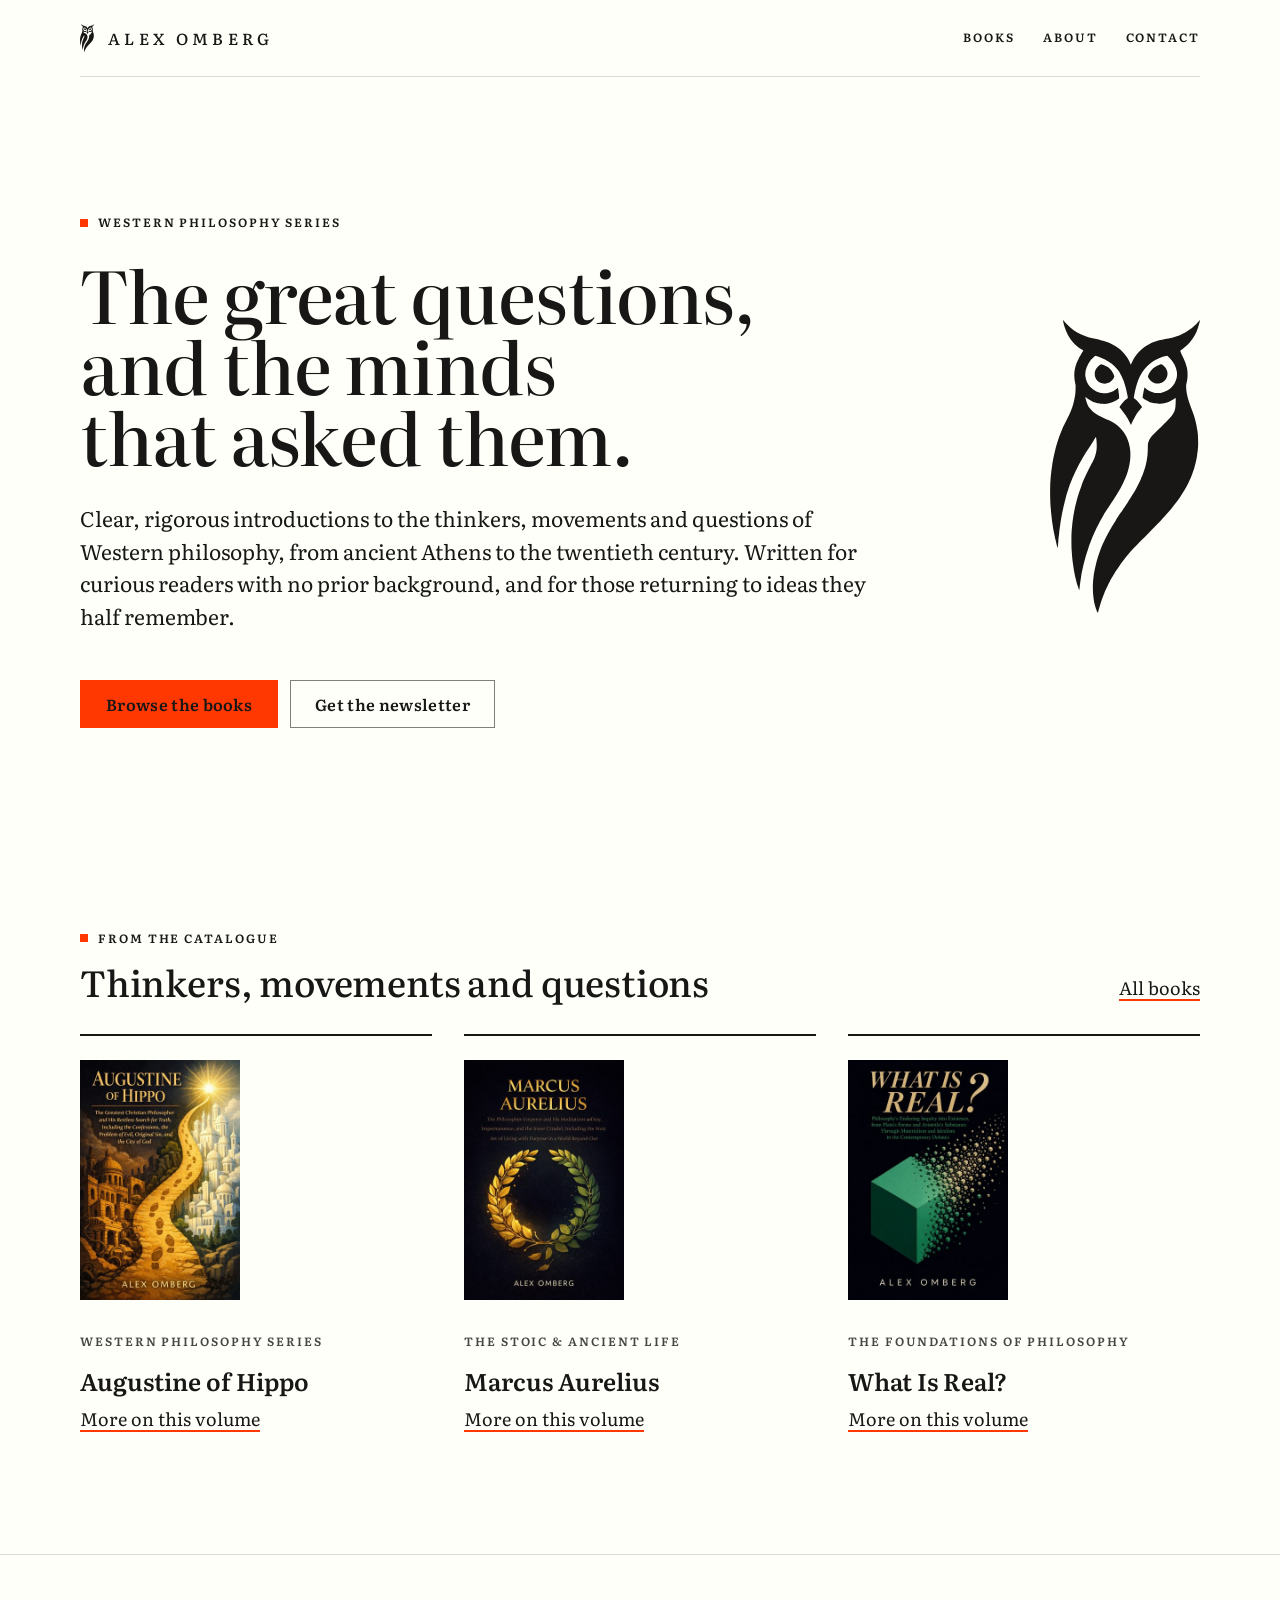
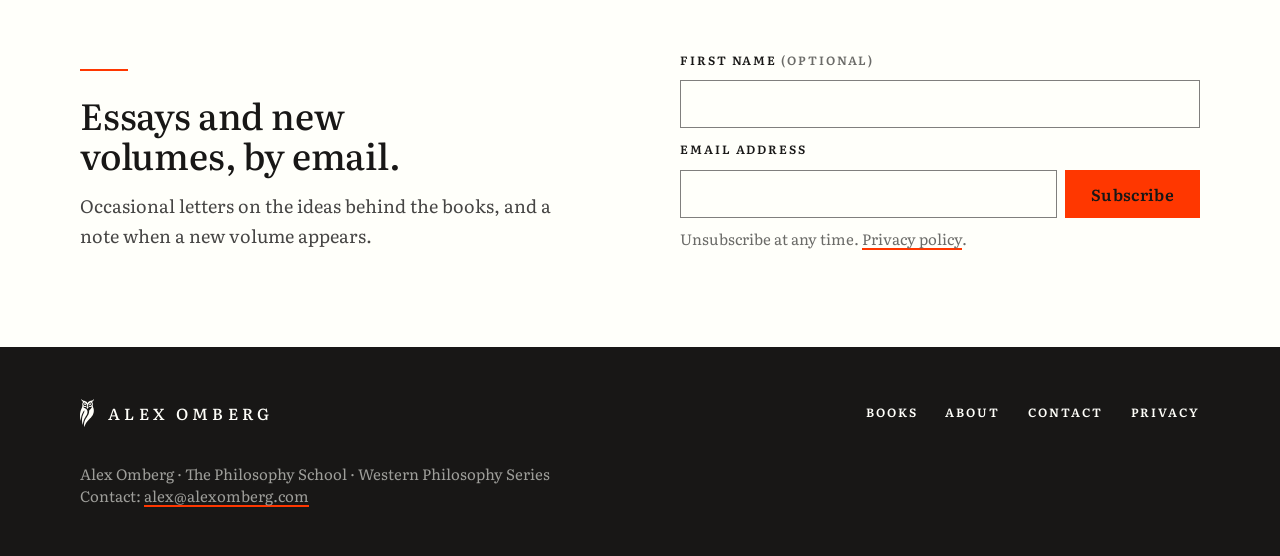
==== index.html @ 52570c65 "Initial commit" ====
<!doctype html>
<html lang="en">
<head>
<meta charset="utf-8">
<meta name="viewport" content="width=device-width, initial-scale=1">
<title>Alex Omberg</title>
<meta name="description" content="Alex Omberg writes clear, rigorous introductions to the thinkers, movements and questions of Western philosophy. Author of the Western Philosophy Series.">
<meta name="author" content="Alex Omberg">

<link rel="canonical" href="https://alexomberg.com/">
<link rel="me" href="https://www.amazon.com/author/alexomberg">
<link rel="me" href="https://substack.com/@alexomberg">
<link rel="me" href="https://www.threads.com/@alexomberg">
<link rel="me" href="https://www.instagram.com/alexomberg/">
<meta property="og:type" content="website">
<meta property="og:site_name" content="Alex Omberg">
<meta property="og:title" content="Alex Omberg">
<meta property="og:description" content="Alex Omberg writes clear, rigorous introductions to the thinkers, movements and questions of Western philosophy. Author of the Western Philosophy Series.">
<meta property="og:url" content="https://alexomberg.com/">
<meta property="og:image" content="https://alexomberg.com/assets/img/og-card.png">
<meta property="og:image:width" content="1200">
<meta property="og:image:height" content="630">
<meta property="og:image:alt" content="Alex Omberg owl mark and wordmark on warm paper">
<meta name="twitter:card" content="summary_large_image">
<meta name="twitter:title" content="Alex Omberg">
<meta name="twitter:description" content="Alex Omberg writes clear, rigorous introductions to the thinkers, movements and questions of Western philosophy. Author of the Western Philosophy Series.">
<meta name="twitter:image" content="https://alexomberg.com/assets/img/og-card.png">
<meta name="theme-color" content="#FFFFFA">
<link rel="icon" href="/favicon.svg" type="image/svg+xml">
<link rel="icon" href="/favicon-32.png" sizes="32x32" type="image/png">
<link rel="apple-touch-icon" href="/apple-touch-icon.png">
<link rel="preload" href="/assets/fonts/Literata-VF.woff2" as="font" type="font/woff2" crossorigin>
<link rel="stylesheet" href="/assets/site.css">
<script type="application/ld+json">{"@context": "https://schema.org", "@type": "Person", "@id": "https://alexomberg.com/#author", "name": "Alex Omberg", "url": "https://alexomberg.com/", "email": "mailto:alex@alexomberg.com", "description": "Alex Omberg writes clear, rigorous introductions to the thinkers, movements and questions of Western philosophy. Author of the Western Philosophy Series.", "knowsAbout": ["Philosophy", "History of philosophy", "Western philosophy"], "sameAs": ["https://www.amazon.com/author/alexomberg", "https://substack.com/@alexomberg", "https://www.threads.com/@alexomberg", "https://www.instagram.com/alexomberg/"]}</script>
</head>
<body>
<a class="skip-link" href="#main">Skip to content</a>
<div class="wrap">
<header class="ao-header">
 <a class="ao-lockup" href="/" aria-label="Alex Omberg, home"><img src="/assets/img/owl-ink.svg" alt="" width="14" height="28"><span class="ao-wordmark">Alex Omberg</span></a>
 <nav aria-label="Main"><ul class="ao-nav"><li><a href="/books/">Books</a></li><li><a href="/about/">About</a></li><li><a href="/contact/">Contact</a></li></ul></nav>
</header>
</div>
<main id="main">
<div class="wrap">
 <section class="hero" aria-labelledby="h-hero">
  <div>
   <p class="ao-label"><span class="ao-marker" aria-hidden="true"></span>Western Philosophy Series</p>
   <h1 class="display" id="h-hero" style="margin-top:var(--space-5)">The great questions, and the minds that asked them.</h1>
   <p class="lead" style="margin-top:var(--space-6)">Clear, rigorous introductions to the thinkers, movements and questions of Western philosophy, from ancient Athens to the twentieth century. Written for curious readers with no prior background, and for those returning to ideas they half remember.</p>
   <div class="actions" style="margin-top:var(--space-7)">
    <a class="ao-button" href="/books/">Browse the books</a>
    <a class="ao-button ao-button--secondary" href="#newsletter">Get the newsletter</a>
   </div>
  </div>
  <div class="hero__owl"><img src="/assets/img/owl-ink.svg" alt="" width="150" height="294"></div>
 </section>
</div>
<section class="section" aria-labelledby="h-books">
 <div class="wrap">
  <div class="section-head">
   <div class="stack-tight"><p class="ao-label"><span class="ao-marker" aria-hidden="true"></span>From the catalogue</p>
   <h2 class="title-2" id="h-books">Thinkers, movements and questions</h2></div>
   <a class="ao-link" href="/books/">All books</a>
  </div>
  <ul class="featured"><li><img class="featured__cover" src="/assets/covers/augustine-of-hippo.jpg" alt="Cover of Augustine of Hippo" width="160" height="240" loading="lazy" decoding="async"><span class="ao-label ao-label--secondary">Western Philosophy Series</span>
<h3>Augustine of Hippo</h3>
<a class="ao-link" href="/books/#augustine-of-hippo">More on this volume</a></li><li><img class="featured__cover" src="/assets/covers/marcus-aurelius.jpg" alt="Cover of Marcus Aurelius" width="160" height="240" loading="lazy" decoding="async"><span class="ao-label ao-label--secondary">The Stoic &amp; Ancient Life</span>
<h3>Marcus Aurelius</h3>
<a class="ao-link" href="/books/#marcus-aurelius">More on this volume</a></li><li><img class="featured__cover" src="/assets/covers/what-is-real.jpg" alt="Cover of What Is Real?" width="160" height="240" loading="lazy" decoding="async"><span class="ao-label ao-label--secondary">The Foundations of Philosophy</span>
<h3>What Is Real?</h3>
<a class="ao-link" href="/books/#what-is-real">More on this volume</a></li></ul>
 </div>
</section>
<section class="section" id="newsletter" aria-labelledby="h-news">
 <div class="wrap signup-band">
  <div class="stack-tight">
   <span class="ao-rule" aria-hidden="true"></span>
   <h2 class="title-2" id="h-news" style="margin-top:var(--space-5)">Essays and new volumes, by email.</h2>
   <p style="margin:var(--space-4) 0 0;max-width:var(--measure);color:var(--text-secondary)">Occasional letters on the ideas behind the books, and a note when a new volume appears.</p>
  </div>
  <form class="ao-signup" action="https://app.kit.com/forms/8419424/subscriptions" method="post" accept-charset="UTF-8">
 <div class="field-stack">
  <div>
   <label class="ao-signup__label" for="home-name">First name <span class="muted">(optional)</span></label>
   <input class="ao-input" id="home-name" name="fields[first_name]" type="text" autocomplete="given-name" style="width:100%">
  </div>
  <div>
   <label class="ao-signup__label" for="home-email">Email address</label>
   <div class="ao-signup__row">
    <input class="ao-input" id="home-email" name="email_address" type="email" autocomplete="email" required>
    <button class="ao-button" type="submit">Subscribe</button>
   </div>
  </div>
 </div>
 <p class="ao-signup__hint">Unsubscribe at any time. <a href="/privacy/">Privacy policy</a>.</p>
</form>
 </div>
</section>
</main>
<footer class="ao-footer" data-theme="reversed">
 <div class="wrap">
  <div class="ao-footer__row">
   <a class="ao-lockup" href="/" aria-label="Alex Omberg, home"><img src="/assets/img/owl-paper.svg" alt="" width="14" height="28"><span class="ao-wordmark">Alex Omberg</span></a>
   <nav aria-label="Footer"><ul class="ao-nav"><li><a href="/books/">Books</a></li><li><a href="/about/">About</a></li><li><a href="/contact/">Contact</a></li><li><a href="/privacy/">Privacy</a></li></ul></nav>
  </div>
  <p class="ao-footer__fine">Alex Omberg · The Philosophy School · Western Philosophy Series<br>Contact: <a href="mailto:alex@alexomberg.com">alex@alexomberg.com</a></p>
 </div>
</footer>
</body>
</html>
---- assets/site.css ----
/* alexomberg.com — built on the Alex Omberg Design System (paper, ink, orange, Literata).
   Token values copied from the Design System's tokens.json; component rules follow bundle.css (ao- prefix). */

@font-face {
  font-family: "Literata";
  src: url("/assets/fonts/Literata-VF.woff2") format("woff2");
  font-weight: 200 900; font-style: normal; font-display: swap;
}
@font-face {
  font-family: "Literata";
  src: url("/assets/fonts/Literata-Italic-VF.woff2") format("woff2");
  font-weight: 200 900; font-style: italic; font-display: swap;
}

:root {
  --paper: #FFFFFA;
  --ink: #181716;
  --orange: #FF3700;

  --surface: #FFFFFA;
  --surface-alt: #F5F5F0;
  --text: #181716;
  --text-secondary: #464544;
  --text-muted: #6B6B68;
  --rule: #DADAD6;
  --control-border: #807F7D;
  --accent: var(--orange);
  --on-accent: var(--ink);
  --focus-ring: var(--orange);
  --link-underline: var(--orange);

  --font-serif: Literata, Georgia, "Times New Roman", serif;

  --space-1: 4px; --space-2: 8px; --space-3: 12px; --space-4: 16px; --space-5: 24px;
  --space-6: 32px; --space-7: 48px; --space-8: 64px; --space-9: 96px; --space-10: 128px;

  --stroke-hairline: 1px; --stroke-rule: 2px; --stroke-focus: 2px;
  --rule-length: 48px; --bracket-arm: 28px; --marker-size: 8px; --owl-inline: 28px;
  --measure: 68ch; --content-max: 1120px;

  color-scheme: light;
}
/* The reversed (ink) ground: the footer band only. */
[data-theme="reversed"] {
  --surface: #181716;
  --surface-alt: #282726;
  --text: #FFFFFA;
  --text-secondary: #D1D1CC;
  --text-muted: #9E9E9A;
  --rule: #464544;
  --control-border: #878683;
}

/* ---------- Base ---------- */
*, *::before, *::after { box-sizing: border-box; }
html { -webkit-text-size-adjust: 100%; }
body {
  margin: 0; background: var(--surface); color: var(--text);
  font-family: var(--font-serif); font-optical-sizing: auto;
  font-size: 18px; line-height: 1.65;
  -webkit-font-smoothing: antialiased; text-rendering: optimizeLegibility;
  min-height: 100vh; display: flex; flex-direction: column;
}
main { flex: 1; }
img { max-width: 100%; height: auto; }
a:focus-visible, button:focus-visible, input:focus-visible, summary:focus-visible {
  outline: var(--stroke-focus) solid var(--focus-ring); outline-offset: 3px;
}
.skip-link {
  position: absolute; left: var(--space-4); top: -100px; z-index: 10;
  background: var(--ink); color: var(--paper); padding: var(--space-2) var(--space-4);
  font-size: 15px; font-weight: 600; text-decoration: none;
}
.skip-link:focus { top: var(--space-2); }
.visually-hidden {
  position: absolute !important; width: 1px; height: 1px; padding: 0; margin: -1px;
  overflow: hidden; clip: rect(0 0 0 0); white-space: nowrap; border: 0;
}

.wrap { width: 100%; max-width: calc(var(--content-max) + 2 * var(--space-6)); margin: 0 auto; padding: 0 var(--space-4); }
@media (min-width: 640px) { .wrap { padding: 0 var(--space-6); } }

.section { padding: var(--space-8) 0; }
@media (min-width: 640px) { .section { padding: var(--space-9) 0; } }
.section + .section { border-top: var(--stroke-hairline) solid var(--rule); }

/* ---------- Editorial devices ---------- */
.ao-rule { display: block; width: var(--rule-length); height: var(--stroke-rule); background: var(--accent); border: 0; margin: 0; }
.ao-marker { display: inline-block; flex: none; width: var(--marker-size); height: var(--marker-size); background: var(--accent); }
.ao-label {
  display: inline-flex; align-items: center; gap: calc(var(--space-2) + 2px);
  font-size: 12px; line-height: 1.3; font-weight: 600; letter-spacing: 0.16em;
  text-transform: uppercase; color: var(--text); margin: 0;
}
.ao-label--secondary { color: var(--text-secondary); }
.ao-index {
  font-size: 19px; line-height: 1; font-weight: 700; letter-spacing: 0.04em;
  font-variant-numeric: lining-nums tabular-nums; color: var(--accent);
}
.ao-corner { display: block; width: var(--bracket-arm); height: var(--bracket-arm); border: 0 solid var(--accent); }
.ao-corner--tl { border-top-width: var(--stroke-rule); border-left-width: var(--stroke-rule); }

/* ---------- Logo ---------- */
.ao-lockup { display: inline-flex; align-items: center; gap: 14px; color: var(--text); text-decoration: none; }
.ao-lockup img { display: block; height: var(--owl-inline); width: auto; }
.ao-wordmark {
  font-size: 16px; line-height: 1; font-weight: 500; letter-spacing: 0.26em;
  margin-right: -0.26em; text-transform: uppercase; white-space: nowrap;
}

/* ---------- Header ---------- */
.ao-header {
  display: flex; align-items: center; justify-content: space-between; gap: var(--space-4); flex-wrap: wrap;
  padding: 20px 0; border-bottom: var(--stroke-hairline) solid var(--rule);
}
.ao-nav { display: flex; gap: 28px; flex-wrap: wrap; margin: 0; padding: 0; list-style: none; }
.ao-nav a {
  font-size: 12px; font-weight: 600; letter-spacing: 0.16em; text-transform: uppercase;
  color: var(--text); text-decoration: none; padding: 6px 0; display: inline-block;
  border-bottom: var(--stroke-rule) solid transparent;
}
.ao-nav a:hover { border-bottom-color: var(--rule); }
.ao-nav a[aria-current="page"] { border-bottom-color: var(--accent); }
@media (max-width: 480px) { .ao-nav { gap: 20px; } }

/* ---------- Type ---------- */
.display { font-size: 44px; line-height: 0.98; font-weight: 500; letter-spacing: -0.015em; margin: 0; text-wrap: balance; }
@media (min-width: 640px) { .display { font-size: 72px; } }
.title-1 { font-size: 36px; line-height: 1.04; font-weight: 500; letter-spacing: -0.01em; margin: 0; text-wrap: balance; }
@media (min-width: 640px) { .title-1 { font-size: 52px; } }
.title-2 { font-size: 28px; line-height: 1.12; font-weight: 500; letter-spacing: -0.005em; margin: 0; text-wrap: balance; }
@media (min-width: 640px) { .title-2 { font-size: 36px; } }
.lead { font-size: 21px; line-height: 1.55; margin: 0; max-width: var(--measure); }
.muted { color: var(--text-muted); }
.small { font-size: 15px; line-height: 1.5; }

.stack > * + * { margin-top: var(--space-5); }
.stack-tight > * + * { margin-top: var(--space-3); }

/* ---------- Prose ---------- */
.ao-prose { max-width: var(--measure); color: var(--text); }
.ao-prose h1 { font-size: 36px; line-height: 1.04; font-weight: 500; letter-spacing: -0.01em; margin: 0 0 24px; }
.ao-prose h2 { font-size: 28px; line-height: 1.12; font-weight: 500; margin: 48px 0 16px; }
.ao-prose h3 { font-size: 22px; line-height: 1.3; font-weight: 600; margin: 32px 0 12px; }
@media (min-width: 640px) { .ao-prose h1 { font-size: 52px; } .ao-prose h2 { font-size: 36px; } .ao-prose h3 { font-size: 26px; line-height: 1.25; } }
.ao-prose p, .ao-prose li { font-size: 18px; line-height: 1.65; }
.ao-prose p { margin: 0 0 18px; }
.ao-prose ul { margin: 0 0 18px; padding-left: 1.2em; }
.ao-prose li { margin-bottom: 6px; }
.ao-prose li::marker { color: var(--text-muted); }
.ao-prose .ao-lead { font-size: 21px; line-height: 1.55; }
.ao-prose hr { border: 0; height: var(--stroke-hairline); background: var(--rule); margin: 40px 0; }
.ao-prose a, .ao-link {
  color: var(--text); text-decoration-line: underline; text-decoration-color: var(--link-underline);
  text-decoration-thickness: 2px; text-underline-offset: 0.22em;
}
.ao-prose a:hover, .ao-link:hover { text-decoration-thickness: 3px; }
.ao-prose em { font-style: italic; }
.ao-prose strong { font-weight: 600; }

/* ---------- Buttons ---------- */
.ao-button {
  display: inline-flex; align-items: center; justify-content: center; gap: 10px;
  min-height: 48px; padding: 12px 24px;
  font-family: var(--font-serif); font-size: 16px; line-height: 1.2; font-weight: 600; letter-spacing: 0.02em;
  background: var(--accent); color: var(--on-accent);
  border: var(--stroke-rule) solid var(--accent); border-radius: 0;
  text-decoration: none; cursor: pointer;
}
.ao-button:hover { background: var(--ink); border-color: var(--ink); color: var(--paper); }
.ao-button--secondary { background: transparent; color: var(--text); border: 1.5px solid var(--control-border); }
.ao-button--secondary:hover { background: transparent; color: var(--text); border-color: var(--text); }
.actions { display: flex; flex-wrap: wrap; gap: var(--space-3); }

/* ---------- Hero ---------- */
.hero { display: grid; gap: var(--space-7); align-items: center; padding: var(--space-8) 0; }
.hero__owl { display: none; }
@media (min-width: 860px) {
  .hero { grid-template-columns: minmax(0, 1fr) 220px; gap: var(--space-9); padding: var(--space-10) 0 var(--space-9); }
  .hero__owl { display: block; justify-self: end; width: 150px; }
  .hero__owl img { display: block; width: 100%; height: auto; }
}

/* ---------- Section head ---------- */
.section-head { display: flex; justify-content: space-between; align-items: flex-end; gap: var(--space-4); flex-wrap: wrap; margin-bottom: var(--space-6); }
.section-head .stack-tight { max-width: var(--measure); }

/* ---------- Books ---------- */
.series { margin-top: var(--space-8); }
.series:first-of-type { margin-top: 0; }
.series__head { margin-bottom: var(--space-5); max-width: var(--measure); }
.series__head p { margin: var(--space-3) 0 0; color: var(--text-secondary); }
.book-list { list-style: none; margin: 0; padding: 0; border-bottom: var(--stroke-hairline) solid var(--rule); }

.ao-book {
  display: grid; grid-template-columns: 120px minmax(0, 1fr); gap: var(--space-5); align-items: start;
  padding: var(--space-5) 0; border-top: var(--stroke-hairline) solid var(--rule);
}
.ao-book--text { grid-template-columns: 48px minmax(0, 1fr); }
.ao-book__cover { width: 120px; aspect-ratio: 2 / 3; background: var(--surface-alt); display: block; object-fit: cover; }
.ao-book__title { font-size: 24px; line-height: 1.25; font-weight: 600; margin: 8px 0 6px; text-wrap: balance; }
@media (min-width: 640px) { .ao-book__title { font-size: 26px; } }
.ao-book__subtitle { font-size: 17px; line-height: 1.5; font-style: italic; color: var(--text-secondary); margin: 0 0 12px; max-width: var(--measure); }
.ao-book__desc { font-size: 18px; line-height: 1.6; color: var(--text-secondary); margin: 0 0 14px; max-width: var(--measure); }
.ao-book__links { display: flex; flex-wrap: wrap; gap: var(--space-2) var(--space-5); font-size: 16px; margin: 0; padding: 0; list-style: none; }
.ao-book .ao-index { padding-top: 10px; }
@media (max-width: 480px) {
  .ao-book { grid-template-columns: 88px minmax(0, 1fr); gap: var(--space-4); }
  .ao-book__cover { width: 88px; }
  .ao-book--text { grid-template-columns: 36px minmax(0, 1fr); }
}

/* Featured strip on the home page */
.featured { list-style: none; margin: 0; padding: 0; display: grid; gap: 0; border-bottom: var(--stroke-hairline) solid var(--rule); }
@media (min-width: 760px) { .featured { grid-template-columns: repeat(3, minmax(0, 1fr)); gap: var(--space-6); border-bottom: 0; } }
.featured li { border-top: var(--stroke-hairline) solid var(--rule); padding: var(--space-5) 0; }
@media (min-width: 760px) { .featured li { border-top: var(--stroke-rule) solid var(--ink); } }
.featured h3 { font-size: 24px; line-height: 1.25; font-weight: 600; margin: var(--space-3) 0 var(--space-2); text-wrap: balance; }
.featured p { margin: 0 0 var(--space-3); color: var(--text-secondary); font-size: 17px; line-height: 1.55; }

/* ---------- Signup ---------- */
.signup-band { display: grid; gap: var(--space-6); }
@media (min-width: 860px) { .signup-band { grid-template-columns: minmax(0, 1fr) minmax(0, 520px); gap: var(--space-9); align-items: end; } }
.ao-signup { max-width: 520px; }
.ao-signup__label { display: block; font-size: 12px; font-weight: 600; letter-spacing: 0.16em; text-transform: uppercase; margin: 0 0 10px; color: var(--text); }
.ao-signup__row { display: flex; gap: var(--space-2); flex-wrap: wrap; }
.ao-input {
  flex: 1 1 240px; min-height: 48px; padding: 10px 14px; min-width: 0;
  font-family: var(--font-serif); font-size: 17px; color: var(--text);
  background: var(--surface); border: 1.5px solid var(--control-border); border-radius: 0;
}
.ao-input::placeholder { color: var(--text-muted); }
.ao-signup__hint { font-size: 15px; line-height: 1.5; color: var(--text-muted); margin: 10px 0 0; }
.ao-signup__hint a { color: var(--text-muted); text-decoration-color: var(--link-underline); text-decoration-thickness: 2px; text-underline-offset: 0.22em; }
.field-stack { display: grid; gap: var(--space-3); }

/* ---------- Contact block ---------- */
.contact-email {
  display: inline-block; font-size: 26px; line-height: 1.3; font-weight: 500; word-break: break-word;
  color: var(--text); text-decoration: underline; text-decoration-color: var(--link-underline);
  text-decoration-thickness: 2px; text-underline-offset: 0.2em;
}
@media (min-width: 640px) { .contact-email { font-size: 36px; } }
.contact-email:hover { text-decoration-thickness: 3px; }

.elsewhere { list-style: none; margin: 0; padding: 0; border-bottom: var(--stroke-hairline) solid var(--rule); max-width: var(--measure); }
.elsewhere li { border-top: var(--stroke-hairline) solid var(--rule); padding: var(--space-4) 0; display: flex; justify-content: space-between; gap: var(--space-4); flex-wrap: wrap; align-items: baseline; }
.elsewhere .ao-label { min-width: 9em; }

/* ---------- Footer (the page's one ink band) ---------- */
.ao-footer { background: var(--surface); color: var(--text); padding: var(--space-7) 0; }
.ao-footer__row { display: flex; justify-content: space-between; align-items: center; gap: var(--space-5); flex-wrap: wrap; }
.ao-footer .ao-nav a { color: var(--text); }
.ao-footer__fine { font-size: 15px; line-height: 1.5; color: var(--text-muted); margin: var(--space-6) 0 0; }
.ao-footer__fine a { color: var(--text-muted); text-decoration-color: var(--link-underline); text-decoration-thickness: 2px; text-underline-offset: 0.22em; }

/* ---------- Page head ---------- */
.page-head { padding: var(--space-8) 0 var(--space-7); }
@media (min-width: 640px) { .page-head { padding: var(--space-9) 0 var(--space-8); } }
.page-head .stack-tight > .title-1 { margin-top: var(--space-4); }
.page-head .lead { margin-top: var(--space-5); color: var(--text); }

/* ---------- Covers ---------- */
.ao-book__cover--empty, .featured__cover.ao-book__cover--empty {
  display: flex; align-items: flex-end; padding: 10px;
  background: var(--surface-alt); border-top: var(--stroke-rule) solid var(--ink);
}
.ao-book__cover--empty span {
  font-size: 13px; line-height: 1.2; font-weight: 600; color: var(--text-secondary);
  overflow-wrap: anywhere; hyphens: auto;
}
@media (max-width: 480px) { .ao-book__cover--empty span { font-size: 11px; } }
.ao-book { scroll-margin-top: var(--space-6); }
.series { scroll-margin-top: var(--space-6); }

.featured__cover { display: block; width: 160px; aspect-ratio: 2 / 3; object-fit: cover; background: var(--surface-alt); margin-bottom: var(--space-5); }
@media (max-width: 759px) {
  .featured li { display: grid; grid-template-columns: 96px minmax(0, 1fr); column-gap: var(--space-4); align-items: start; }
  .featured__cover { width: 96px; margin: 0; grid-row: 1 / span 3; }
  .featured h3 { margin-top: var(--space-2); }
}

/* ---------- Series index (Books page) ---------- */
.series-toc { margin-top: var(--space-7); }
.series-toc ul { list-style: none; margin: var(--space-3) 0 0; padding: 0; display: flex; flex-wrap: wrap; gap: var(--space-2) var(--space-5); }
.series-toc li { font-size: 16px; }
.series-toc .muted { font-size: 15px; font-variant-numeric: tabular-nums; margin-left: 2px; }
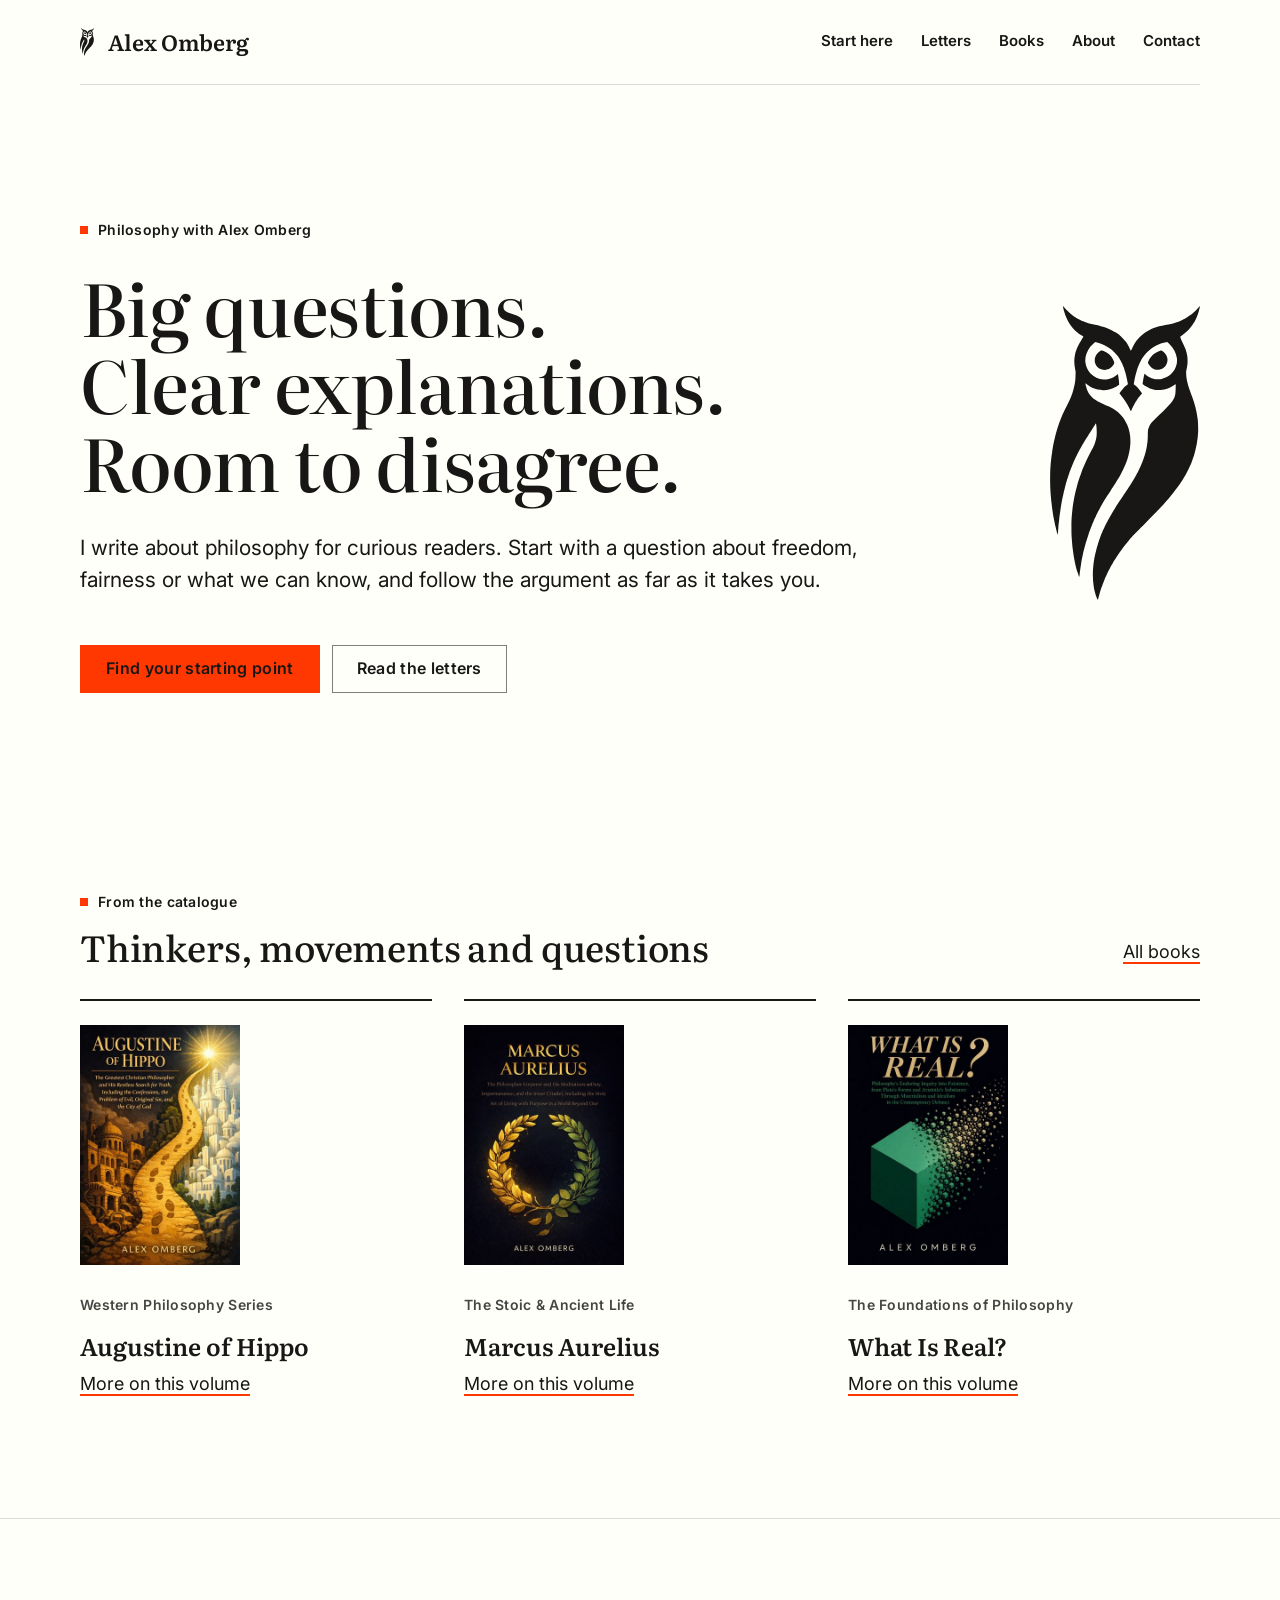
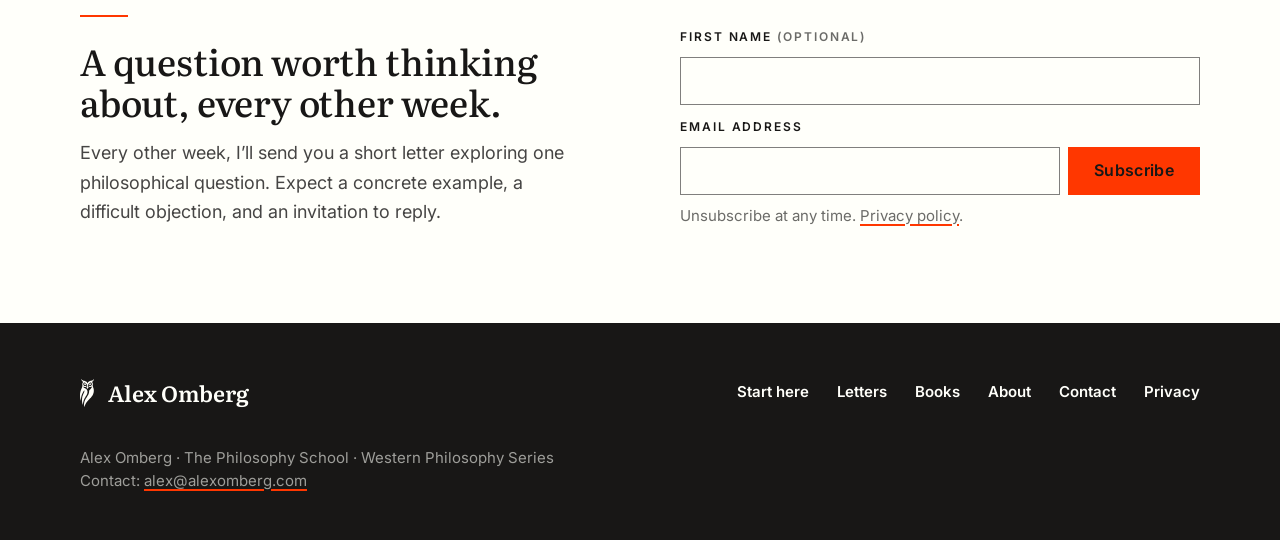
==== commit 97ffeb73: "Add reading guide and letters archive for the content pilot" ====
--- a/index.html
+++ b/index.html
@@ -38,19 +38,19 @@
 <div class="wrap">
 <header class="ao-header">
  <a class="ao-lockup" href="/" aria-label="Alex Omberg, home"><img src="/assets/img/owl-ink.svg" alt="" width="14" height="28"><span class="ao-wordmark">Alex Omberg</span></a>
- <nav aria-label="Main"><ul class="ao-nav"><li><a href="/books/">Books</a></li><li><a href="/about/">About</a></li><li><a href="/contact/">Contact</a></li></ul></nav>
+ <nav aria-label="Main"><ul class="ao-nav"><li><a href="/start-here/">Start here</a></li><li><a href="/letters/">Letters</a></li><li><a href="/books/">Books</a></li><li><a href="/about/">About</a></li><li><a href="/contact/">Contact</a></li></ul></nav>
 </header>
 </div>
 <main id="main">
 <div class="wrap">
  <section class="hero" aria-labelledby="h-hero">
   <div>
-   <p class="ao-label"><span class="ao-marker" aria-hidden="true"></span>Western Philosophy Series</p>
-   <h1 class="display" id="h-hero" style="margin-top:var(--space-5)">The great questions, and the minds that asked them.</h1>
-   <p class="lead" style="margin-top:var(--space-6)">Clear, rigorous introductions to the thinkers, movements and questions of Western philosophy, from ancient Athens to the twentieth century. Written for curious readers with no prior background, and for those returning to ideas they half remember.</p>
+   <p class="ao-label"><span class="ao-marker" aria-hidden="true"></span>Philosophy with Alex Omberg</p>
+   <h1 class="display" id="h-hero" style="margin-top:var(--space-5)">Big questions. Clear explanations. Room to disagree.</h1>
+   <p class="lead" style="margin-top:var(--space-6)">I write about philosophy for curious readers. Start with a question about freedom, fairness or what we can know, and follow the argument as far as it takes you.</p>
    <div class="actions" style="margin-top:var(--space-7)">
-    <a class="ao-button" href="/books/">Browse the books</a>
-    <a class="ao-button ao-button--secondary" href="#newsletter">Get the newsletter</a>
+    <a class="ao-button" href="/start-here/">Find your starting point</a>
+    <a class="ao-button ao-button--secondary" href="/letters/">Read the letters</a>
    </div>
   </div>
   <div class="hero__owl"><img src="/assets/img/owl-ink.svg" alt="" width="150" height="294"></div>
@@ -76,8 +76,8 @@
  <div class="wrap signup-band">
   <div class="stack-tight">
    <span class="ao-rule" aria-hidden="true"></span>
-   <h2 class="title-2" id="h-news" style="margin-top:var(--space-5)">Essays and new volumes, by email.</h2>
-   <p style="margin:var(--space-4) 0 0;max-width:var(--measure);color:var(--text-secondary)">Occasional letters on the ideas behind the books, and a note when a new volume appears.</p>
+   <h2 class="title-2" id="h-news" style="margin-top:var(--space-5)">A question worth thinking about, every other week.</h2>
+   <p style="margin:var(--space-4) 0 0;max-width:var(--measure);color:var(--text-secondary)">Every other week, I’ll send you a short letter exploring one philosophical question. Expect a concrete example, a difficult objection, and an invitation to reply.</p>
   </div>
   <form class="ao-signup" action="https://app.kit.com/forms/8419424/subscriptions" method="post" accept-charset="UTF-8">
  <div class="field-stack">
@@ -102,7 +102,7 @@
  <div class="wrap">
   <div class="ao-footer__row">
    <a class="ao-lockup" href="/" aria-label="Alex Omberg, home"><img src="/assets/img/owl-paper.svg" alt="" width="14" height="28"><span class="ao-wordmark">Alex Omberg</span></a>
-   <nav aria-label="Footer"><ul class="ao-nav"><li><a href="/books/">Books</a></li><li><a href="/about/">About</a></li><li><a href="/contact/">Contact</a></li><li><a href="/privacy/">Privacy</a></li></ul></nav>
+   <nav aria-label="Footer"><ul class="ao-nav"><li><a href="/start-here/">Start here</a></li><li><a href="/letters/">Letters</a></li><li><a href="/books/">Books</a></li><li><a href="/about/">About</a></li><li><a href="/contact/">Contact</a></li><li><a href="/privacy/">Privacy</a></li></ul></nav>
   </div>
   <p class="ao-footer__fine">Alex Omberg · The Philosophy School · Western Philosophy Series<br>Contact: <a href="mailto:alex@alexomberg.com">alex@alexomberg.com</a></p>
  </div>
--- a/assets/site.css
+++ b/assets/site.css
@@ -29,6 +29,7 @@
   --focus-ring: var(--orange);
   --link-underline: var(--orange);
 
+  --font-sans: Inter, Arial, sans-serif;
   --font-serif: Literata, Georgia, "Times New Roman", serif;
 
   --space-1: 4px; --space-2: 8px; --space-3: 12px; --space-4: 16px; --space-5: 24px;
@@ -56,7 +57,7 @@
 html { -webkit-text-size-adjust: 100%; }
 body {
   margin: 0; background: var(--surface); color: var(--text);
-  font-family: var(--font-serif); font-optical-sizing: auto;
+  font-family: var(--font-sans); font-optical-sizing: auto;
   font-size: 18px; line-height: 1.65;
   -webkit-font-smoothing: antialiased; text-rendering: optimizeLegibility;
   min-height: 100vh; display: flex; flex-direction: column;
@@ -162,7 +163,7 @@
 .ao-button {
   display: inline-flex; align-items: center; justify-content: center; gap: 10px;
   min-height: 48px; padding: 12px 24px;
-  font-family: var(--font-serif); font-size: 16px; line-height: 1.2; font-weight: 600; letter-spacing: 0.02em;
+  font-family: var(--font-sans); font-size: 16px; line-height: 1.2; font-weight: 600; letter-spacing: 0.02em;
   background: var(--accent); color: var(--on-accent);
   border: var(--stroke-rule) solid var(--accent); border-radius: 0;
   text-decoration: none; cursor: pointer;
@@ -226,7 +227,7 @@
 .ao-signup__row { display: flex; gap: var(--space-2); flex-wrap: wrap; }
 .ao-input {
   flex: 1 1 240px; min-height: 48px; padding: 10px 14px; min-width: 0;
-  font-family: var(--font-serif); font-size: 17px; color: var(--text);
+  font-family: var(--font-sans); font-size: 17px; color: var(--text);
   background: var(--surface); border: 1.5px solid var(--control-border); border-radius: 0;
 }
 .ao-input::placeholder { color: var(--text-muted); }
@@ -285,3 +286,22 @@
 .series-toc ul { list-style: none; margin: var(--space-3) 0 0; padding: 0; display: flex; flex-wrap: wrap; gap: var(--space-2) var(--space-5); }
 .series-toc li { font-size: 16px; }
 .series-toc .muted { font-size: 15px; font-variant-numeric: tabular-nums; margin-left: 2px; }
+
+/* Public voice and typography from Brand System v6. */
+@font-face { font-family: Inter; src: url('/assets/fonts/Inter-Latin-VF.woff2') format('woff2'); font-weight: 100 900; font-style: normal; font-display: swap; }
+h1, h2, h3, .ao-wordmark { font-family: var(--font-serif); }
+.ao-wordmark { font-size: 22px; font-weight: 600; letter-spacing: 0; margin-right: 0; text-transform: none; line-height: 1.2; }
+.ao-nav a { text-transform: none; letter-spacing: 0; font-size: 15px; min-height: 44px; display: inline-flex; align-items: center; }
+.ao-label { text-transform: none; letter-spacing: 0.02em; font-size: 14px; }
+.display { line-height: 1.08; }
+.ao-prose { max-width: 62ch; }
+.reading-guide { padding-bottom: var(--space-9); }
+.reading-guide h2:first-child { margin-top: 0; }
+.letter-page { max-width: 850px; }
+.letter-signup { margin: var(--space-8) 0; padding-top: var(--space-7); border-top: 1px solid var(--rule); }
+.letter-signup > p { max-width: 62ch; }
+.source-note { border-top: 1px solid var(--rule); margin-top: var(--space-7); padding-bottom: var(--space-5); }
+.letter-list { padding: 0; list-style: none; max-width: 62ch; }
+.letter-list li { padding: var(--space-6) 0; border-top: 1px solid var(--rule); }
+.letter-list time { color: var(--text-muted); font-size: 15px; }
+@media (max-width: 480px) { .ao-nav { gap: 8px 18px; } .display { font-size: 40px; } }
